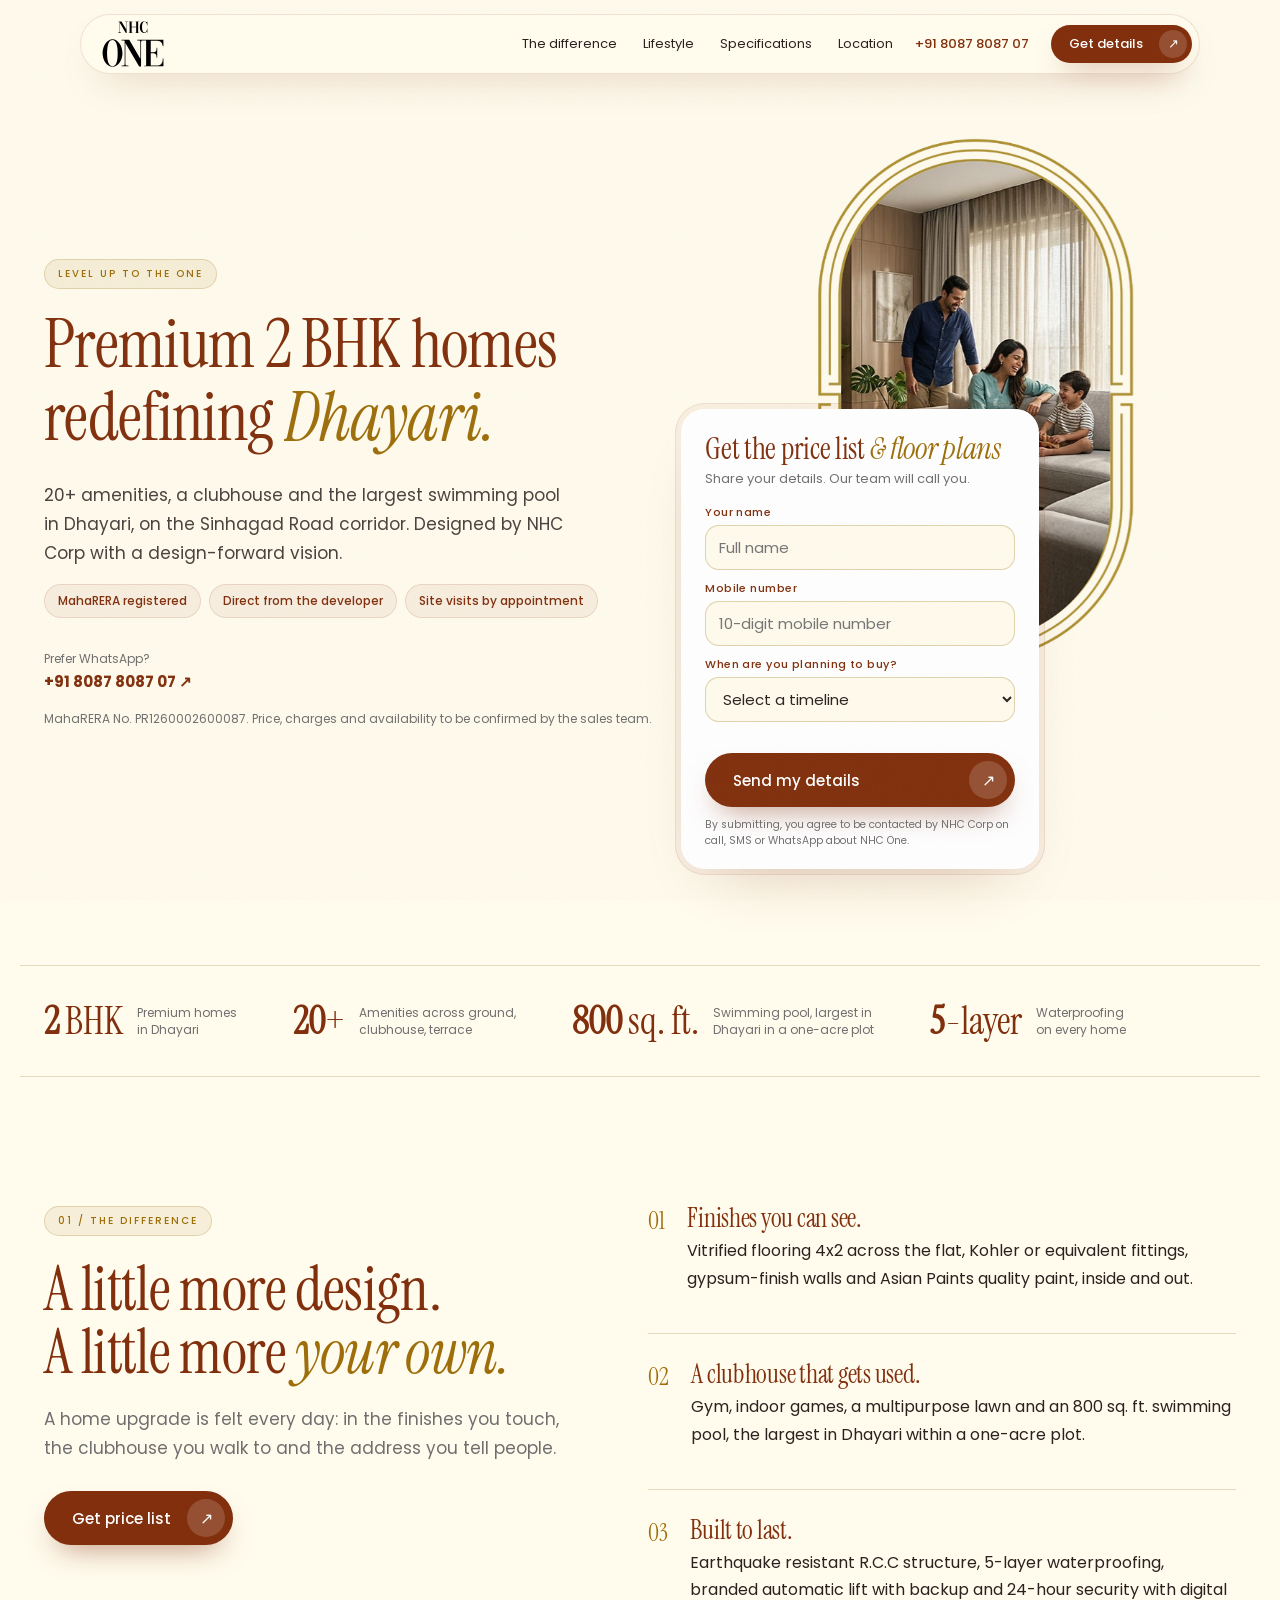
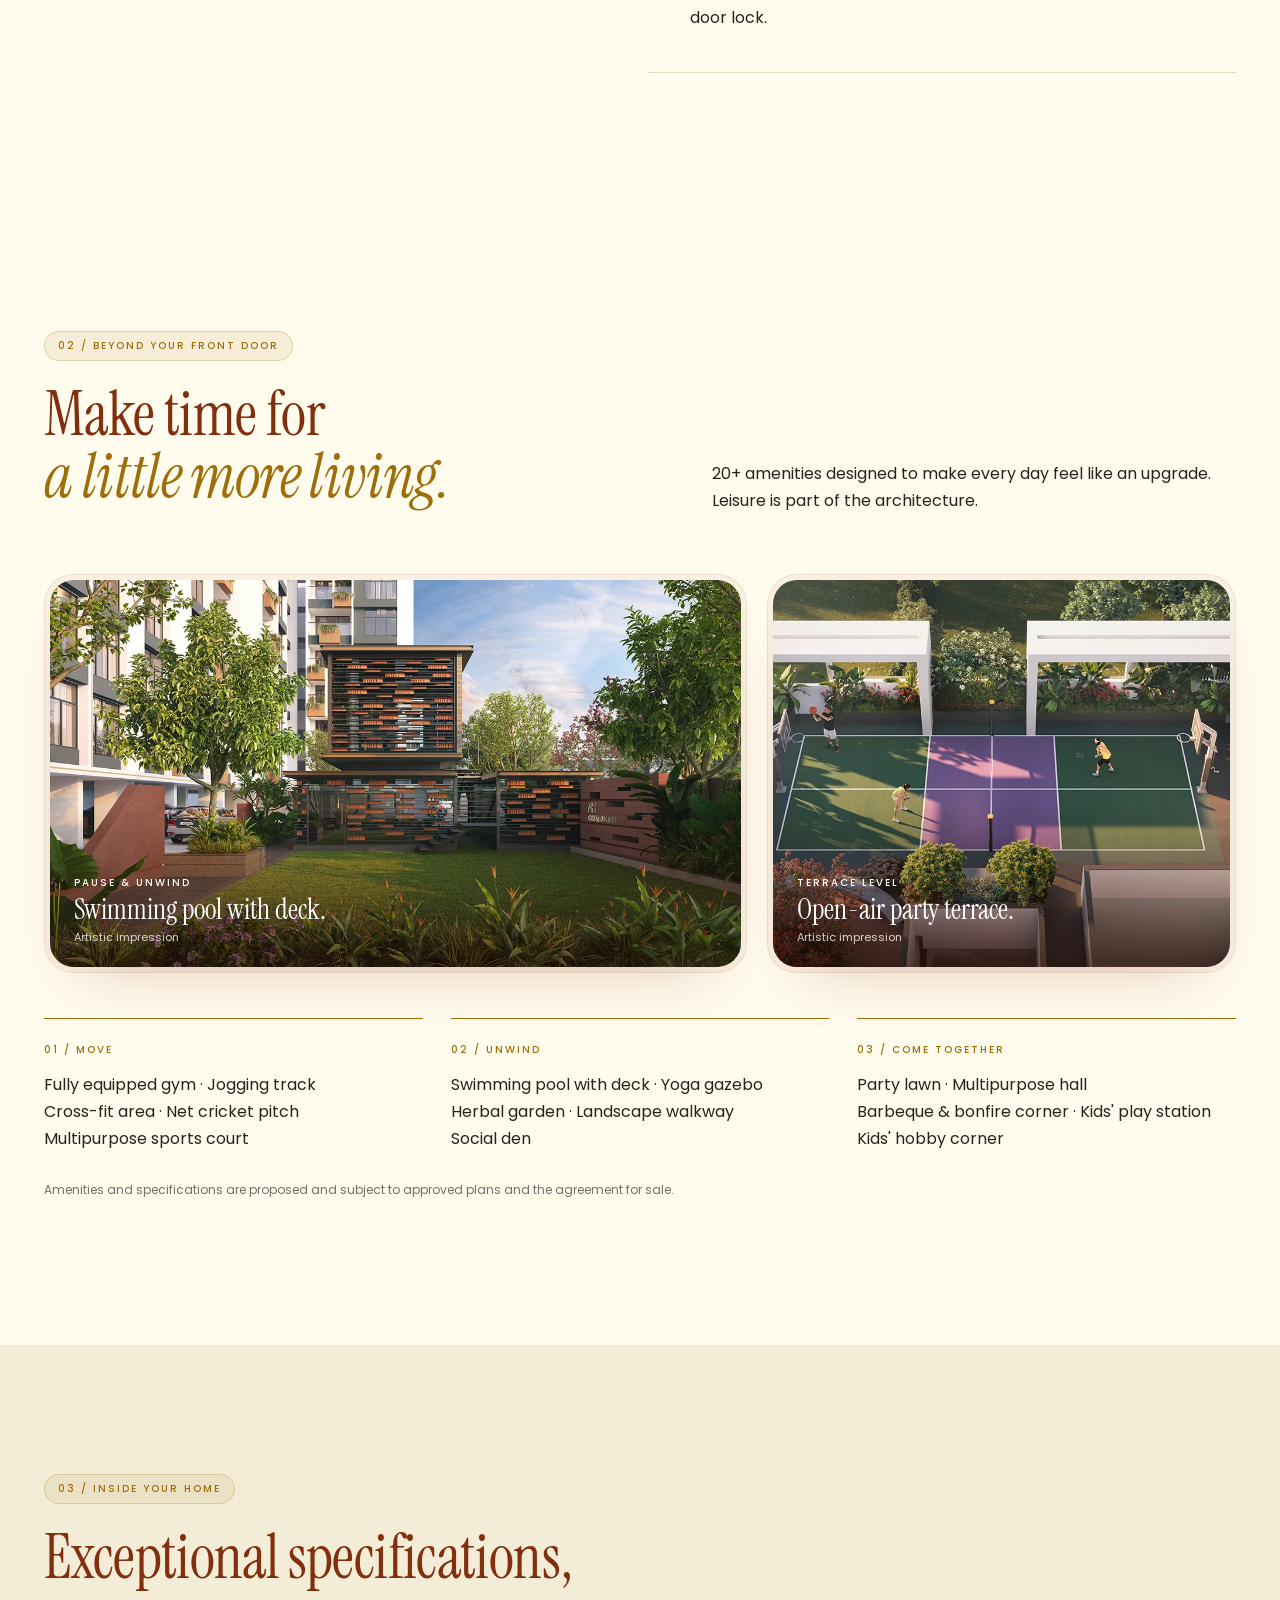
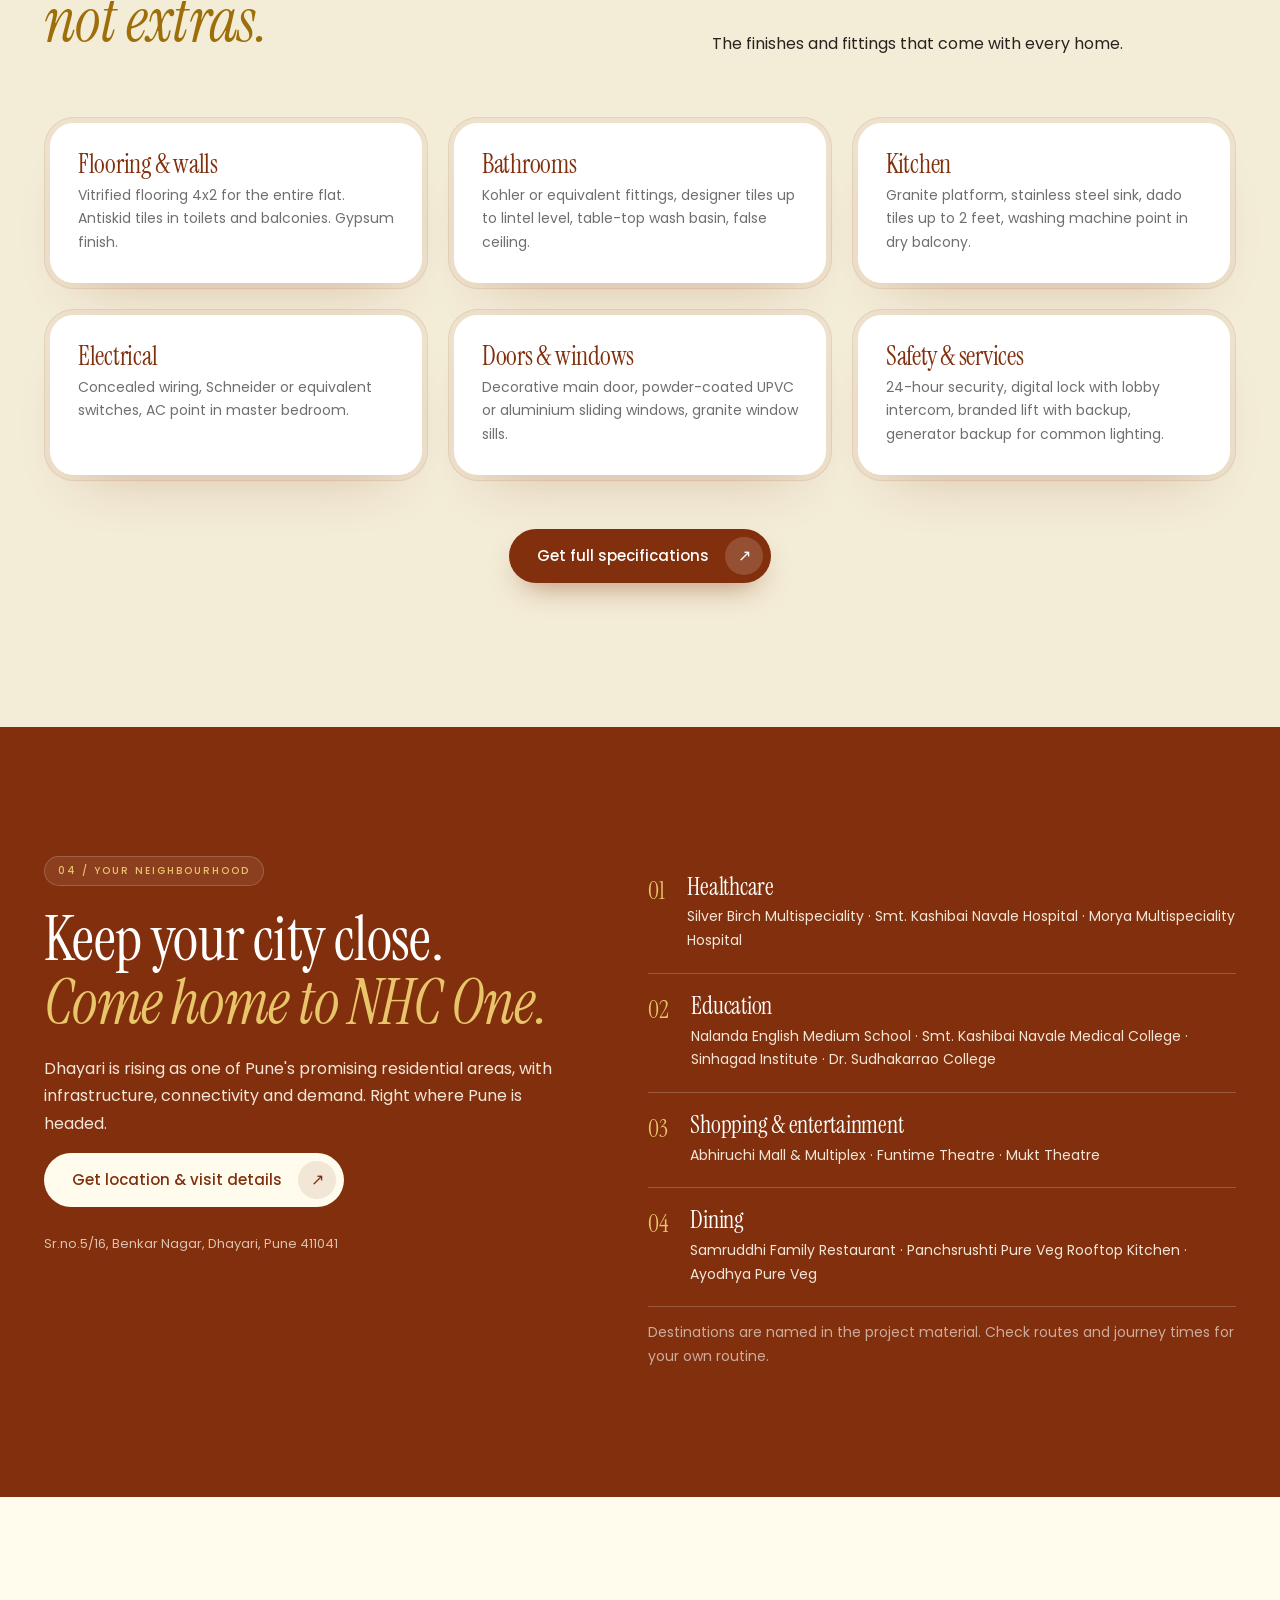
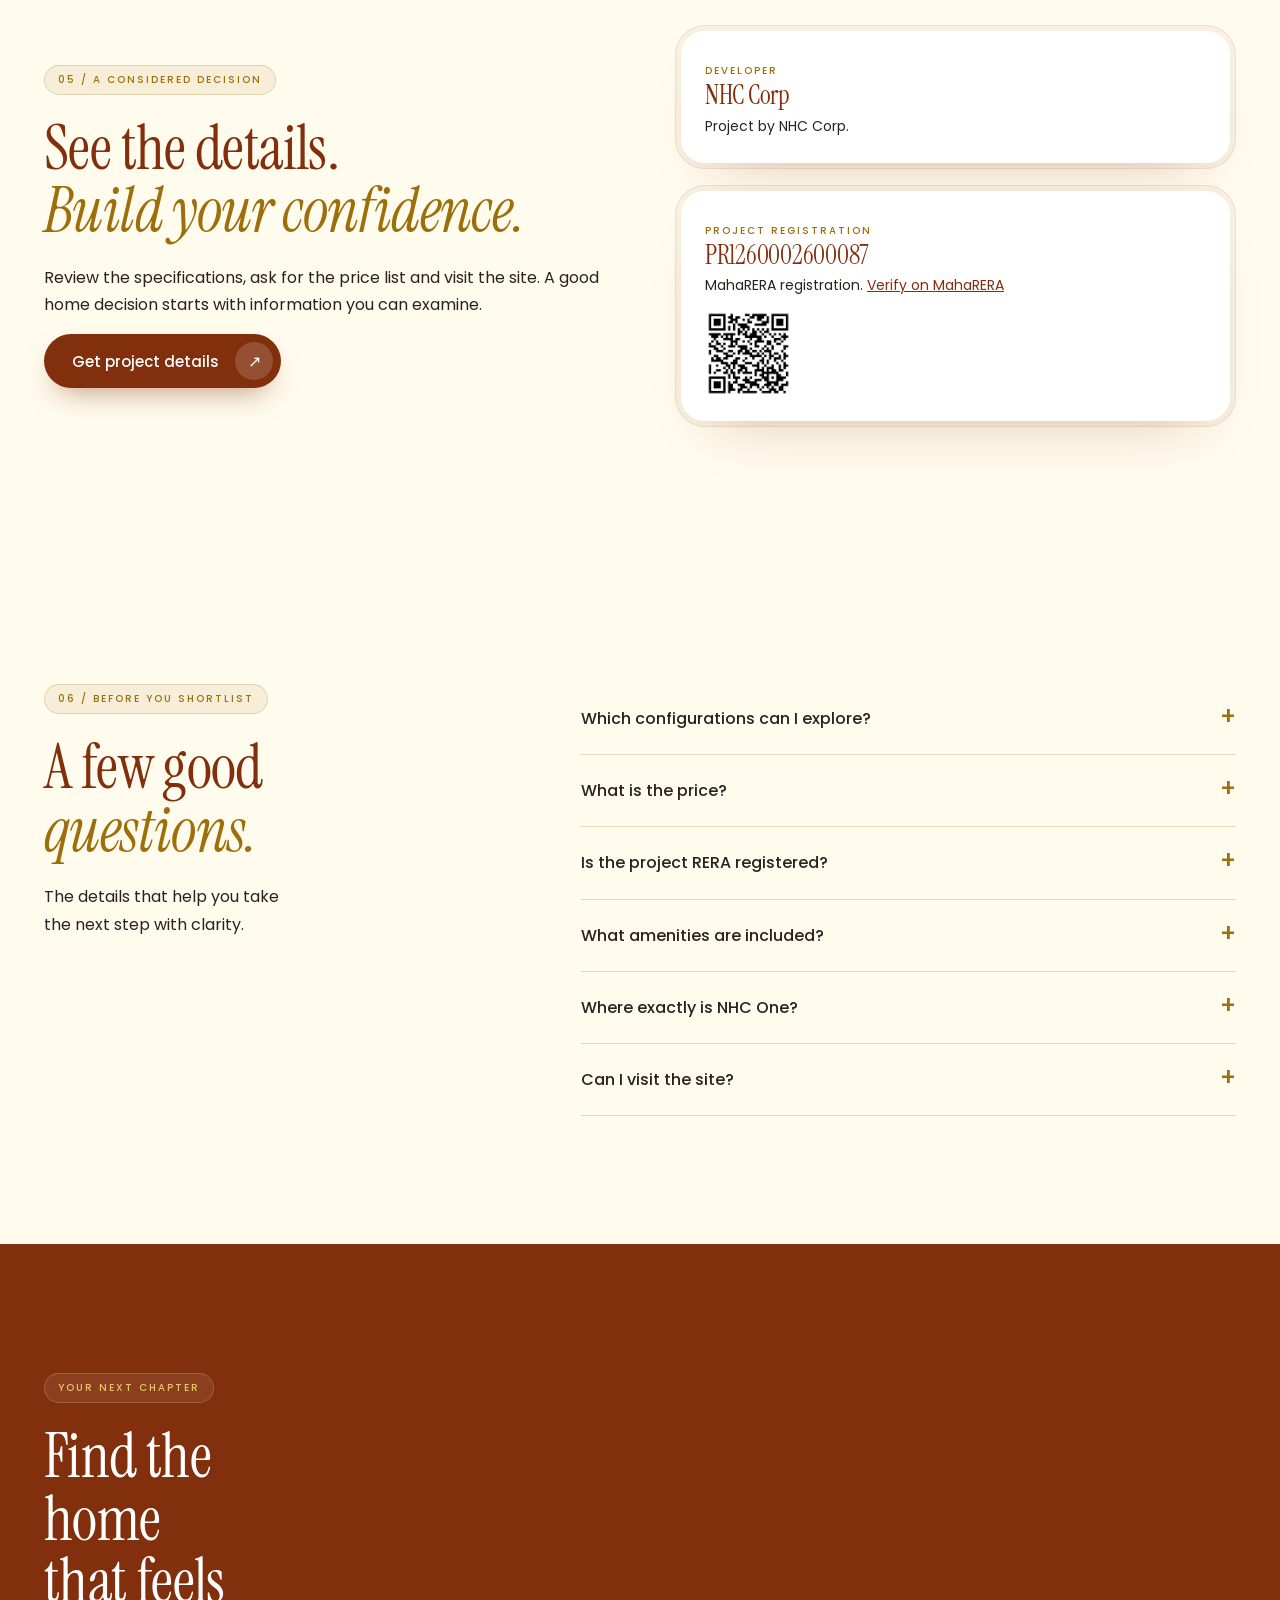
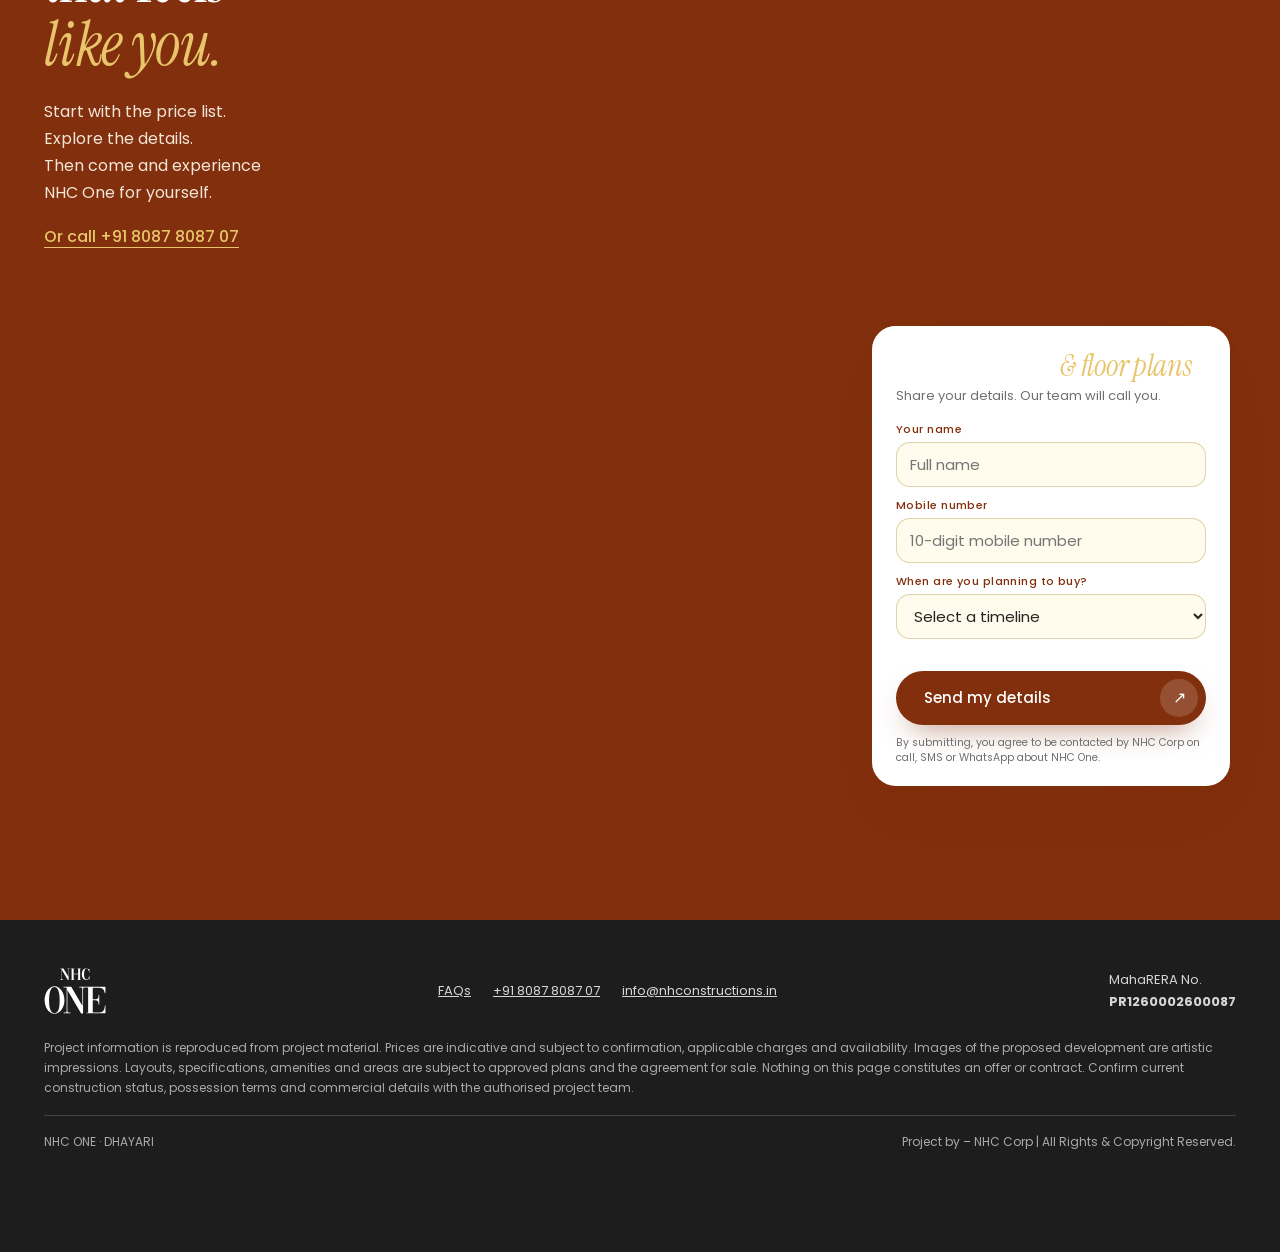
==== landing.html @ 3abbc50c "Add NHC One website and ads landing page Static replica of nhcone.in, premium restyle with animation" ====
<!DOCTYPE html>
<html lang="en">
<head>
<meta charset="utf-8">
<meta name="viewport" content="width=device-width,initial-scale=1">
<title>NHC One | Premium 2 BHK Homes in Dhayari, Pune</title>
<meta name="description" content="NHC One by NHC Corp: premium 2 BHK homes in Dhayari, Pune with 20+ amenities and the largest swimming pool in Dhayari. Get the price list, floor plans and book a site visit.">
<meta name="robots" content="noindex,follow">
<link rel="canonical" href="https://nhcone.in/landing.html">
<meta name="theme-color" content="#812F0C">
<meta property="og:title" content="NHC One – Premium 2 BHK Homes in Dhayari, Pune">
<meta property="og:description" content="20+ amenities. The largest swimming pool in Dhayari. Get price list and floor plans.">
<meta property="og:image" content="https://nhcone.in/wp-content/uploads/2026/04/The-ONE-Project-That-Takes-You-Beyond-the-Ordinary.webp">
<link rel="icon" href="images/Favicon-1.svg" type="image/svg+xml">
<link rel="preload" as="image" href="images/The-ONE-Project-That-Takes-You-Beyond-the-Ordinary.webp" fetchpriority="high">
<link rel="preconnect" href="https://fonts.googleapis.com">
<link rel="preconnect" href="https://fonts.gstatic.com" crossorigin>
<link rel="stylesheet" href="https://fonts.googleapis.com/css2?family=Instrument+Serif:ital@0;1&family=Poppins:wght@400;500;600&display=swap">
<link rel="stylesheet" href="landing.css">
<script>document.documentElement.classList.add('js');window.dataLayer=window.dataLayer||[];</script>
<script async src="https://www.googletagmanager.com/gtm.js?id=GTM-5W3CJD2M"></script>
<script>dataLayer.push({'gtm.start':Date.now(),event:'gtm.js'});</script>
</head>
<body>
<noscript><iframe src="https://www.googletagmanager.com/ns.html?id=GTM-5W3CJD2M" height="0" width="0" style="display:none"></iframe></noscript>
<a class="skip" href="#main">Skip to content</a>

<header class="hdr">
  <a class="brand" href="#"><img src="images/NHC-ONE-logo-01.svg" width="96" height="70" alt="NHC One"></a>
  <nav aria-label="Main"><a href="#story">The difference</a><a href="#lifestyle">Lifestyle</a><a href="#specs">Specifications</a><a href="#location">Location</a></nav>
  <a class="hdr-tel" href="tel:+918087808707" data-track="call" data-source="header">+91 8087 8087 07</a>
  <button class="button small" data-enquire="Price list and floor plans" data-source="header">Get details</button>
</header>

<main id="main">
<section class="hero">
  <div class="hero-copy">
    <p class="eyebrow"><span class="pill">LEVEL UP TO THE ONE</span></p>
    <h1>Premium 2 BHK homes <br>redefining <em>Dhayari.</em></h1>
    <script>(function(){if(matchMedia("(prefers-reduced-motion:reduce)").matches)return;var h=document.currentScript.previousElementSibling,k=0,o="";h.childNodes.forEach(function(n){if(n.nodeType==3)n.textContent.trim().split(/\s+/).forEach(function(w){o+='<span class="w"><i style="--k:'+(k++)+'">'+w+"</i></span> "});else if(n.nodeName=="BR")o+="<br>";else o+='<span class="w"><i style="--k:'+(k++)+'">'+n.outerHTML+"</i></span>"});h.innerHTML=o})()</script>
    <p class="lead">20+ amenities, a clubhouse and the largest swimming pool in Dhayari, on the Sinhagad Road corridor. Designed by NHC Corp with a design-forward vision.</p>
    <ul class="chips">
      <li>MahaRERA registered</li>
      <li>Direct from the developer</li>
      <li>Site visits by appointment</li>
    </ul>
    <a class="wa-link" href="https://wa.me/918087808707?text=Hi%2C%20I%27m%20interested%20in%20NHC%20One%20Dhayari" data-track="whatsapp" data-source="hero"><span>Prefer WhatsApp?</span><strong>+91 8087 8087 07 ↗</strong></a>
    <p class="micro">MahaRERA No. PR1260002600087. Price, charges and availability to be confirmed by the sales team.</p>
  </div>

  <figure class="hero-visual">
    <img src="images/The-ONE-Project-That-Takes-You-Beyond-the-Ordinary.webp" width="380" height="620" alt="Family relaxing in a premium 2 BHK living room at NHC One, Dhayari Pune" fetchpriority="high">
    <figcaption>Artistic impression</figcaption>
  </figure>

  <div class="bz form-card" id="get-details"><div class="core">
    <form class="lead-form" data-form-id="hero" novalidate>
      <p hidden><label>Leave this empty<input name="website" tabindex="-1" autocomplete="off"></label></p>
      <input type="hidden" name="request" value="Price list and floor plans"><input type="hidden" name="cta_source" value="hero-form">
      <input type="hidden" name="utm_source"><input type="hidden" name="utm_medium"><input type="hidden" name="utm_campaign"><input type="hidden" name="utm_content"><input type="hidden" name="utm_term"><input type="hidden" name="gclid"><input type="hidden" name="gbraid"><input type="hidden" name="wbraid"><input type="hidden" name="fbclid">
      <h2>Get the price list <em>&amp; floor plans</em></h2>
      <p class="fm-sub">Share your details. Our team will call you.</p>
      <label>Your name<input name="name" autocomplete="name" required maxlength="100" placeholder="Full name"></label>
      <label>Mobile number<input name="phone" type="tel" autocomplete="tel-national" inputmode="numeric" required maxlength="10" placeholder="10-digit mobile number"></label>
      <label>When are you planning to buy?<select name="timeline" required><option value="">Select a timeline</option><option>Within 3 months</option><option>3–6 months</option><option>6–12 months</option><option>Exploring options</option></select></label>
      <p class="status" role="status" aria-live="polite"></p>
      <button class="button wide" type="submit">Send my details</button>
      <p class="consent">By submitting, you agree to be contacted by NHC Corp on call, SMS or WhatsApp about NHC One.</p>
    </form>
  </div></div>
</section>

<div class="facts rv" aria-label="Project highlights">
  <div><strong><b data-to="2">2</b> BHK</strong><span>Premium homes<br>in Dhayari</span></div>
  <div><strong><b data-to="20">20</b>+</strong><span>Amenities across ground,<br>clubhouse, terrace</span></div>
  <div><strong><b data-to="800">800</b> sq. ft.</strong><span>Swimming pool, largest in<br>Dhayari in a one-acre plot</span></div>
  <div><strong><b data-to="5">5</b>-layer</strong><span>Waterproofing<br>on every home</span></div>
</div>

<section class="section story" id="story">
  <div class="rv">
    <p class="eyebrow"><span class="pill">01 / THE DIFFERENCE</span></p>
    <h2>A little more design.<br>A little more <em>your own.</em></h2>
    <p class="lede">A home upgrade is felt every day: in the finishes you touch, the clubhouse you walk to and the address you tell people.</p>
    <button class="button" data-enquire="Price list and floor plans" data-source="story">Get price list</button>
  </div>
  <div class="points">
    <article class="rv"><span>01</span><div><h3>Finishes you can see.</h3><p>Vitrified flooring 4x2 across the flat, Kohler or equivalent fittings, gypsum-finish walls and Asian Paints quality paint, inside and out.</p></div></article>
    <article class="rv"><span>02</span><div><h3>A clubhouse that gets used.</h3><p>Gym, indoor games, a multipurpose lawn and an 800 sq. ft. swimming pool, the largest in Dhayari within a one-acre plot.</p></div></article>
    <article class="rv"><span>03</span><div><h3>Built to last.</h3><p>Earthquake resistant R.C.C structure, 5-layer waterproofing, branded automatic lift with backup and 24-hour security with digital door lock.</p></div></article>
  </div>
</section>

<section class="section lifestyle" id="lifestyle">
  <div class="top rv"><div><p class="eyebrow"><span class="pill">02 / BEYOND YOUR FRONT DOOR</span></p><h2>Make time for<br><em>a little more living.</em></h2></div><p>20+ amenities designed to make every day feel like an upgrade. Leisure is part of the architecture.</p></div>
  <div class="gallery">
    <figure class="bz wide rv"><div class="core"><img src="images/clubhouse_1.webp" loading="lazy" width="949" height="670" alt="NHC One clubhouse and swimming pool, artistic impression"><figcaption><span>PAUSE &amp; UNWIND</span><strong>Swimming pool with deck.</strong><small>Artistic impression</small></figcaption></div></figure>
    <figure class="bz rv"><div class="core"><img src="images/terrece-garden_1.webp" loading="lazy" width="949" height="670" alt="NHC One terrace garden, artistic impression"><figcaption><span>TERRACE LEVEL</span><strong>Open-air party terrace.</strong><small>Artistic impression</small></figcaption></div></figure>
  </div>
  <div class="amen">
    <div class="rv"><span>01 / MOVE</span><p>Fully equipped gym · Jogging track<br>Cross-fit area · Net cricket pitch<br>Multipurpose sports court</p></div>
    <div class="rv"><span>02 / UNWIND</span><p>Swimming pool with deck · Yoga gazebo<br>Herbal garden · Landscape walkway<br>Social den</p></div>
    <div class="rv"><span>03 / COME TOGETHER</span><p>Party lawn · Multipurpose hall<br>Barbeque &amp; bonfire corner · Kids' play station<br>Kids' hobby corner</p></div>
  </div>
  <p class="micro">Amenities and specifications are proposed and subject to approved plans and the agreement for sale.</p>
</section>

<section class="section specs" id="specs">
  <div class="top rv"><div><p class="eyebrow"><span class="pill">03 / INSIDE YOUR HOME</span></p><h2>Exceptional specifications,<br><em>not extras.</em></h2></div><p>The finishes and fittings that come with every home.</p></div>
  <div class="spec-grid">
    <article class="bz rv"><div class="core"><h3>Flooring &amp; walls</h3><p>Vitrified flooring 4x2 for the entire flat. Antiskid tiles in toilets and balconies. Gypsum finish.</p></div></article>
    <article class="bz rv"><div class="core"><h3>Bathrooms</h3><p>Kohler or equivalent fittings, designer tiles up to lintel level, table-top wash basin, false ceiling.</p></div></article>
    <article class="bz rv"><div class="core"><h3>Kitchen</h3><p>Granite platform, stainless steel sink, dado tiles up to 2 feet, washing machine point in dry balcony.</p></div></article>
    <article class="bz rv"><div class="core"><h3>Electrical</h3><p>Concealed wiring, Schneider or equivalent switches, AC point in master bedroom.</p></div></article>
    <article class="bz rv"><div class="core"><h3>Doors &amp; windows</h3><p>Decorative main door, powder-coated UPVC or aluminium sliding windows, granite window sills.</p></div></article>
    <article class="bz rv"><div class="core"><h3>Safety &amp; services</h3><p>24-hour security, digital lock with lobby intercom, branded lift with backup, generator backup for common lighting.</p></div></article>
  </div>
  <p class="cta-row"><button class="button" data-enquire="Full specifications and price list" data-source="specs">Get full specifications</button></p>
</section>

<section class="location" id="location"><div class="loc-in">
  <div class="rv">
    <p class="eyebrow"><span class="pill">04 / YOUR NEIGHBOURHOOD</span></p>
    <h2>Keep your city close.<br><em>Come home to NHC One.</em></h2>
    <p>Dhayari is rising as one of Pune's promising residential areas, with infrastructure, connectivity and demand. Right where Pune is headed.</p>
    <button class="button light" data-enquire="Location and site visit" data-source="location">Get location &amp; visit details</button>
    <p class="addr">Sr.no.5/16, Benkar Nagar, Dhayari, Pune 411041</p>
  </div>
  <div class="loc-list">
    <div class="rv"><span>01</span><article><h3>Healthcare</h3><p>Silver Birch Multispeciality · Smt. Kashibai Navale Hospital · Morya Multispeciality Hospital</p></article></div>
    <div class="rv"><span>02</span><article><h3>Education</h3><p>Nalanda English Medium School · Smt. Kashibai Navale Medical College · Sinhagad Institute · Dr. Sudhakarrao College</p></article></div>
    <div class="rv"><span>03</span><article><h3>Shopping &amp; entertainment</h3><p>Abhiruchi Mall &amp; Multiplex · Funtime Theatre · Mukt Theatre</p></article></div>
    <div class="rv"><span>04</span><article><h3>Dining</h3><p>Samruddhi Family Restaurant · Panchsrushti Pure Veg Rooftop Kitchen · Ayodhya Pure Veg</p></article></div>
    <p class="micro">Destinations are named in the project material. Check routes and journey times for your own routine.</p>
  </div>
</div></section>

<section class="section confidence">
  <div class="rv">
    <p class="eyebrow"><span class="pill">05 / A CONSIDERED DECISION</span></p>
    <h2>See the details.<br><em>Build your confidence.</em></h2>
    <p>Review the specifications, ask for the price list and visit the site. A good home decision starts with information you can examine.</p>
    <button class="button" data-enquire="Project details" data-source="confidence">Get project details</button>
  </div>
  <div class="conf">
    <article class="bz rv"><div class="core"><span>DEVELOPER</span><h3>NHC Corp</h3><p>Project by NHC Corp.</p></div></article>
    <article class="bz rv"><div class="core"><span>PROJECT REGISTRATION</span><h3>PR1260002600087</h3><p>MahaRERA registration. <a href="https://maharera.maharashtra.gov.in/" target="_blank" rel="noopener">Verify on MahaRERA</a></p><img src="images/nhc-one-rera-qr.webp" loading="lazy" width="87" height="87" alt="MahaRERA QR code for NHC One"></div></article>
  </div>
</section>

<section class="section faq" id="faq">
  <div class="rv"><p class="eyebrow"><span class="pill">06 / BEFORE YOU SHORTLIST</span></p><h2>A few good<br><em>questions.</em></h2><p>The details that help you take<br>the next step with clarity.</p></div>
  <div class="faq-list rv">
    <details><summary>Which configurations can I explore?<span>+</span></summary><p>NHC One offers premium 2 BHK homes in Dhayari. Request the floor plans and current inventory for your preferred floor and facing.</p></details>
    <details><summary>What is the price?<span>+</span></summary><p>Share your details and the sales team will send the current price list, with the residence price, taxes, statutory charges, parking and any other applicable charges itemised.</p></details>
    <details><summary>Is the project RERA registered?<span>+</span></summary><p>Yes. MahaRERA No. PR1260002600087. You can verify it on the MahaRERA website.</p></details>
    <details><summary>What amenities are included?<span>+</span></summary><p>20+ amenities across ground level, clubhouse and terrace level, including an 800 sq. ft. swimming pool, gym, multipurpose hall, jogging track, kids' play station and a net cricket pitch.</p></details>
    <details><summary>Where exactly is NHC One?<span>+</span></summary><p>Sr.no.5/16, Benkar Nagar, Dhayari, Pune 411041, on the Sinhagad Road corridor.</p></details>
    <details><summary>Can I visit the site?<span>+</span></summary><p>Yes. Request a site visit and the team will confirm a time with you. Visit timing is subject to confirmation.</p></details>
  </div>
</section>

<section class="closing">
  <div class="closing-in">
    <div class="rv">
      <p class="eyebrow"><span class="pill dark">YOUR NEXT CHAPTER</span></p>
      <h2>Find the home<br>that feels <em>like you.</em></h2>
      <p>Start with the price list. Explore the details.<br>Then come and experience NHC One for yourself.</p>
      <a class="light-link" href="tel:+918087808707" data-track="call" data-source="closing">Or call +91 8087 8087 07</a>
    </div>
    <div class="bz form-card rv" data-form-slot="closing"><div class="core"></div></div>
  </div>
</section>
</main>

<footer class="footer">
  <div class="f-top">
    <a class="brand" href="#"><img src="images/NHC-ONE-logo-01.svg" width="96" height="70" alt="NHC One" loading="lazy"></a>
    <div><a href="#faq">FAQs</a> <a href="tel:+918087808707" data-track="call" data-source="footer">+91 8087 8087 07</a> <a href="mailto:info@nhconstructions.in">info@nhconstructions.in</a></div>
    <p>MahaRERA No.<br><b>PR1260002600087</b></p>
  </div>
  <p class="disc">Project information is reproduced from project material. Prices are indicative and subject to confirmation, applicable charges and availability. Images of the proposed development are artistic impressions. Layouts, specifications, amenities and areas are subject to approved plans and the agreement for sale. Nothing on this page constitutes an offer or contract. Confirm current construction status, possession terms and commercial details with the authorised project team.</p>
  <div class="f-bot"><span>NHC ONE · DHAYARI</span><span>Project by – NHC Corp | All Rights &amp; Copyright Reserved.</span></div>
</footer>

<div class="m-cta"><a href="tel:+918087808707" data-track="call" data-source="sticky">+91 8087 8087 07<small>Call now</small></a><a class="wa" href="https://wa.me/918087808707?text=Hi%2C%20I%27m%20interested%20in%20NHC%20One%20Dhayari" data-track="whatsapp" data-source="sticky">WhatsApp</a><button class="button small" data-enquire="Price list and floor plans" data-source="mobile-sticky">Get details</button></div>

<dialog id="enq">
  <button class="x" data-close aria-label="Close enquiry form">×</button>
  <div data-form-slot="modal"></div>
</dialog>

<script src="config.js"></script>
<script src="landing.js" defer></script>
</body>
</html>
---- landing.css ----
:root{--maroon:#812F0C;--gold:#9D6E0A;--cream:#FFFBED;--sand:#F3ECD7;--ink:#2b2220;--muted:#706F6F;--line:#e3d9bd;--serif:"Instrument Serif",Georgia,serif;--sans:Poppins,sans-serif;--ease:cubic-bezier(.32,.72,0,1)}
*{box-sizing:border-box;margin:0}
html{scroll-behavior:smooth;scroll-padding-top:100px}
body{font:400 16px/1.7 var(--sans);color:var(--ink);background:var(--cream);overflow-x:hidden}
/* paper grain: fixed, non-interactive, never on scrolling content */
body::before{content:"";position:fixed;inset:0;z-index:30;pointer-events:none;opacity:.05;background-image:url("data:image/svg+xml,%3Csvg xmlns='http://www.w3.org/2000/svg' width='160' height='160'%3E%3Cfilter id='n'%3E%3CfeTurbulence type='fractalNoise' baseFrequency='.8' numOctaves='2' stitchTiles='stitch'/%3E%3C/filter%3E%3Crect width='100%25' height='100%25' filter='url(%23n)'/%3E%3C/svg%3E")}
img{max-width:100%;height:auto;display:block}
a{color:inherit}
.skip{position:absolute;left:-999px}.skip:focus{left:8px;top:8px;background:#fff;padding:8px;z-index:60}
h1,h2,h3{font-family:var(--serif);font-weight:400;line-height:1.02;color:var(--maroon);letter-spacing:-.01em}
h1{font-size:clamp(44px,5.2vw,76px)}h2{font-size:clamp(36px,4.8vw,62px);margin-bottom:22px}h3{font-size:26px;margin-bottom:6px}
em{color:var(--gold);font-style:italic}
p{margin-bottom:16px}
.pill{display:inline-block;font:500 10px var(--sans);letter-spacing:.2em;color:var(--gold);padding:7px 14px;border-radius:999px;background:rgba(157,110,10,.09);box-shadow:inset 0 0 0 1px rgba(157,110,10,.22)}
.pill.dark,.location .pill{color:#e8c46a;background:rgba(255,255,255,.08);box-shadow:inset 0 0 0 1px rgba(255,255,255,.18)}
.eyebrow{margin-bottom:22px}
.micro{font-size:12px;color:var(--muted)}

/* buttons: pill with nested icon circle */
.button{display:inline-flex;align-items:center;justify-content:center;gap:16px;background:var(--maroon);color:#fff;font:500 15px var(--sans);padding:8px 8px 8px 28px;border:0;border-radius:999px;cursor:pointer;text-decoration:none;transition:transform .6s var(--ease),background .6s var(--ease),box-shadow .6s var(--ease);box-shadow:0 14px 30px -14px rgba(129,47,12,.6)}
.button::after{content:"↗";width:38px;height:38px;border-radius:50%;background:rgba(255,255,255,.16);display:grid;place-items:center;font-size:16px;transition:transform .6s var(--ease)}
.button:hover{background:#6c2509}.button:hover::after{transform:translate(2px,-2px) scale(1.08)}
.button:active{transform:scale(.98)}
.button.small{padding:5px 5px 5px 18px;font-size:13px}.button.small::after{width:28px;height:28px;font-size:13px}
.button.light{background:var(--cream);color:var(--maroon);box-shadow:none}.button.light::after{background:rgba(129,47,12,.1)}.button.light:hover{background:#fff}
.button.wide{width:100%;justify-content:space-between}
.light-link{color:#e8c46a;font-weight:500;text-underline-offset:5px}

/* double-bezel: outer tray + inner core */
.bz{background:rgba(129,47,12,.05);box-shadow:inset 0 0 0 1px rgba(129,47,12,.09);padding:6px;border-radius:30px}
.bz>.core{background:#fff;border-radius:24px;padding:28px;box-shadow:inset 0 1px 1px rgba(255,255,255,.9),0 30px 60px -34px rgba(129,47,12,.28);overflow:hidden;position:relative;height:100%}

/* floating glass pill nav (fixed element, so blur is safe) */
.hdr{position:fixed;top:14px;left:50%;transform:translateX(-50%);z-index:40;width:min(1120px,calc(100% - 24px));display:flex;align-items:center;gap:22px;padding:7px 8px 7px 22px;border-radius:999px;background:rgba(255,251,237,.78);backdrop-filter:blur(18px);-webkit-backdrop-filter:blur(18px);box-shadow:inset 0 0 0 1px rgba(129,47,12,.12),0 18px 40px -22px rgba(129,47,12,.35)}
.brand img{width:62px;height:auto;filter:invert(1) sepia(1) saturate(4) hue-rotate(-20deg) brightness(.45)}
.hdr nav{display:flex;gap:26px;margin-left:auto;font-size:13px}.hdr nav a{text-decoration:none;transition:color .5s var(--ease)}.hdr nav a:hover{color:var(--gold)}
.hdr-tel{font-weight:500;font-size:13px;text-decoration:none;color:var(--maroon)}

/* hero: editorial split, form card overlapping the image */
.hero{display:grid;grid-template-columns:1.08fr .92fr;grid-template-areas:"copy visual" "copy form";column-gap:60px;max-width:1240px;margin:auto;padding:128px 24px 90px;align-items:start}
.hero-copy{grid-area:copy;align-self:center}
.lead{max-width:520px;font-size:17px;color:#4a403d;margin-top:24px}
.chips{list-style:none;display:flex;flex-wrap:wrap;gap:8px;padding:0;margin:4px 0 26px}
.chips li{font-size:12px;font-weight:500;color:var(--maroon);padding:7px 14px;border-radius:999px;background:rgba(129,47,12,.06);box-shadow:inset 0 0 0 1px rgba(129,47,12,.12)}
.wa-link{display:inline-flex;flex-direction:column;text-decoration:none;font-size:12px;color:var(--muted);margin-bottom:14px}.wa-link strong{color:var(--maroon);font-size:15px}
.hero-visual{grid-area:visual;justify-self:center;max-width:380px}
.hero-visual img{max-height:540px;width:auto;margin:auto}
.hero-visual figcaption{font-size:11px;color:var(--muted);margin-top:6px;text-align:center}
.form-card{grid-area:form;position:relative;z-index:5;width:min(370px,100%);margin:-290px 0 0 -40px;justify-self:start}
.form-card .core{padding:24px 24px 20px}
.lead-form h2{font-size:30px;line-height:1.05;margin-bottom:4px}
.fm-sub{font-size:13px;color:var(--muted);margin-bottom:14px}
.lead-form label{display:block;font:500 11px var(--sans);letter-spacing:.04em;color:var(--maroon);margin-bottom:10px}
.lead-form input:not([type=hidden]),.lead-form select{display:block;width:100%;margin-top:4px;padding:11px 14px;font:15px var(--sans);color:var(--ink);background:var(--cream);border:0;border-radius:14px;box-shadow:inset 0 0 0 1px #e0d3ac;transition:box-shadow .5s var(--ease),background .5s var(--ease)}
.lead-form input:focus,.lead-form select:focus{outline:0;background:#fff;box-shadow:inset 0 0 0 2px var(--gold)}
.status{font-size:12px;color:var(--maroon);min-height:1.1em;margin:2px 0 8px}
.consent{font-size:10.5px;color:var(--muted);line-height:1.5;margin:10px 0 0}

.facts{max-width:1240px;margin:0 auto;padding:30px 24px;display:flex;flex-wrap:wrap;gap:26px 56px;align-items:center;border-block:1px solid var(--line)}
.facts div{display:flex;align-items:center;gap:14px}.facts strong{font:400 38px var(--serif);color:var(--maroon);white-space:nowrap}.facts span{font-size:12px;line-height:1.45;color:var(--muted)}
.section{max-width:1240px;margin:auto;padding:clamp(80px,10vw,140px) 24px}
.story{display:grid;grid-template-columns:1fr 1.1fr;gap:70px;align-items:start}
.lede{font-size:17px;color:var(--muted);margin-bottom:28px}
.points article{display:flex;gap:22px;padding:26px 0;border-bottom:1px solid var(--line)}.points article:first-child{padding-top:0}
.points article>span,.loc-list span{font:400 24px var(--serif);color:var(--gold)}
.top{display:grid;grid-template-columns:1.2fr 1fr;gap:40px;align-items:end;margin-bottom:44px}
.gallery{display:grid;grid-template-columns:1.5fr 1fr;gap:20px}
.gallery .core{padding:0;height:100%}.gallery img{width:100%;height:100%;object-fit:cover;min-height:340px;transition:transform 1.2s var(--ease)}.gallery figure:hover img{transform:scale(1.04)}
.gallery figcaption{position:absolute;left:0;right:0;bottom:0;padding:70px 24px 20px;color:#fff;background:linear-gradient(transparent,rgba(30,10,4,.7))}
.gallery span{font:500 10px var(--sans);letter-spacing:.2em;display:block}.gallery strong{font:400 28px var(--serif)}.gallery small{display:block;font-size:11px;opacity:.8}
.amen{display:grid;grid-template-columns:repeat(3,1fr);gap:28px;margin:44px 0 12px}
.amen div{border-top:1px solid var(--gold);padding-top:16px}.amen span{font:500 10px var(--sans);letter-spacing:.2em;color:var(--gold)}.amen p{margin-top:10px}
.specs{background:var(--sand);max-width:none}.specs>*{max-width:1192px;margin-inline:auto}
.spec-grid{display:grid;grid-template-columns:repeat(3,1fr);gap:20px}
.spec-grid .core{padding:28px}.spec-grid p{font-size:14px;margin:0;color:var(--muted)}
.cta-row{text-align:center;margin-top:48px}
.location{background:var(--maroon);color:#f3e6d8;padding:clamp(80px,10vw,140px) 24px}.location h2{color:#fff}.location em{color:#e8c46a}
.loc-in{max-width:1192px;margin:auto;display:grid;grid-template-columns:1fr 1.1fr;gap:70px}
.addr{margin-top:26px;font-size:13px;opacity:.8}
.loc-list>div{display:flex;gap:22px;padding:20px 0;border-bottom:1px solid rgba(255,255,255,.2)}.loc-list span{color:#e8c46a}.loc-list h3{color:#fff;font-size:24px}.loc-list p{font-size:14px;margin:0}.loc-list .micro{color:rgba(255,255,255,.6);margin-top:14px}
.confidence{display:grid;grid-template-columns:1fr 1fr;gap:70px;align-items:center}
.conf{display:grid;gap:16px}.conf .core{padding:24px}.conf span{font:500 10px var(--sans);letter-spacing:.2em;color:var(--gold)}.conf p{margin:0;font-size:14px}.conf a{color:var(--maroon)}.conf img{margin-top:12px}
.faq{display:grid;grid-template-columns:1fr 1.4fr;gap:70px}
details{border-bottom:1px solid var(--line)}summary{list-style:none;cursor:pointer;display:flex;justify-content:space-between;gap:16px;padding:22px 0;font-weight:500}summary::-webkit-details-marker{display:none}summary span{color:var(--gold);font-size:24px;line-height:1;transition:transform .6s var(--ease)}details[open] summary span{transform:rotate(45deg)}details p{color:var(--muted);padding-bottom:22px;margin:0}
.closing{background:var(--maroon);color:#f3e6d8;padding:clamp(80px,10vw,140px) 24px}.closing h2{color:#fff}.closing em{color:#e8c46a}
.closing-in{max-width:1192px;margin:auto;display:grid;grid-template-columns:1.1fr .9fr;gap:70px;align-items:center}
.closing .form-card{margin:0;justify-self:end}
.footer{background:#1d1d1d;color:#d6d5d5;padding:48px 24px 100px;font-size:13px}.footer>*{max-width:1192px;margin-inline:auto}
.f-top{display:flex;justify-content:space-between;align-items:center;gap:24px;flex-wrap:wrap;margin-bottom:24px}.f-top div{display:flex;gap:22px;flex-wrap:wrap}.f-top p{margin:0}.footer .brand img{filter:none}
.disc{font-size:12px;color:#aaa}.f-bot{display:flex;justify-content:space-between;gap:12px;flex-wrap:wrap;border-top:1px solid #444;padding-top:16px;font-size:12px;color:#aaa}
.m-cta{display:none}
dialog{border:0;padding:6px;max-width:400px;width:92%;background:rgba(129,47,12,.08);margin:auto;position:relative;border-radius:30px;overflow:visible}
dialog::backdrop{background:rgba(30,10,4,.65)}
dialog>div{background:#fff;border-radius:24px;padding:26px 24px 20px}
.x{position:absolute;right:16px;top:12px;background:none;border:0;font-size:28px;cursor:pointer;color:var(--maroon);z-index:2}

/* scroll reveal: transform + opacity only, staggered by sibling index */
.js .rv{opacity:0;transform:translateY(44px);transition:opacity 1s var(--ease),transform 1s var(--ease);transition-delay:calc(var(--i,0)*90ms)}
.js .rv.in{opacity:1;transform:none}
@media(prefers-reduced-motion:reduce){.js .rv{opacity:1;transform:none;transition:none}html{scroll-behavior:auto}.button,.button::after{transition:none}}

@media(max-width:900px){
 .hdr{padding:6px 6px 6px 16px;gap:10px}.hdr nav{display:none}.hdr-tel{margin-left:auto;font-size:12px}
 .hero{grid-template-columns:1fr;grid-template-areas:"copy" "form" "visual";padding-top:96px;row-gap:30px}
 .form-card,.closing .form-card{margin:0;width:100%;justify-self:stretch}
 .story,.top,.gallery,.amen,.spec-grid,.loc-in,.confidence,.faq,.closing-in{grid-template-columns:1fr;gap:34px}
 .section{padding-inline:20px}.facts{gap:20px 28px}.hero-visual img{max-height:420px}
 .m-cta{display:flex;position:fixed;left:10px;right:10px;bottom:10px;z-index:45;background:rgba(255,251,237,.92);backdrop-filter:blur(14px);-webkit-backdrop-filter:blur(14px);border-radius:999px;box-shadow:inset 0 0 0 1px rgba(129,47,12,.14),0 14px 30px -12px rgba(129,47,12,.4);padding:6px 6px 6px 18px;gap:10px;align-items:center;justify-content:space-between}
 .m-cta a,.m-cta .button{white-space:nowrap}.m-cta .button.small{padding-left:14px}
 .m-cta a{text-decoration:none;font-weight:500;font-size:13px;color:var(--maroon);line-height:1.2}.m-cta small{display:block;font-size:10px;color:var(--muted)}
 .m-cta .wa{background:#25d366;color:#fff;padding:9px 14px;border-radius:999px}
}

/* ===== motion layer (transform + opacity only) ===== */
@keyframes up{from{opacity:0;transform:translateY(30px)}to{opacity:1;transform:none}}
@keyframes wd{to{transform:none}}
@keyframes zoomin{from{transform:scale(1.07)}to{transform:none}}
@keyframes drift{0%,100%{transform:translateY(0)}50%{transform:translateY(-9px)}}
.w{display:inline-block;overflow:hidden;vertical-align:top;padding-bottom:.08em}
.w>i{display:inline-block;font-style:inherit;transform:translateY(108%);animation:wd 1.1s var(--ease) forwards;animation-delay:calc(var(--k)*90ms + 120ms)}
.w>i em{display:inline-block}
.js .hero-copy>:not(h1){opacity:0;animation:up 1.1s var(--ease) forwards}
.js .hero-copy>.eyebrow{animation-delay:.05s}
.js .hero-copy>.lead{animation-delay:.55s}.js .hero-copy>.chips{animation-delay:.7s}.js .hero-copy>.wa-link{animation-delay:.85s}.js .hero-copy>.micro{animation-delay:.95s}
.js .hero-visual img{animation:zoomin 1.8s var(--ease) both}
.js .hero-visual figcaption{opacity:0;animation:up 1s var(--ease) 1s forwards}
.js .hero .form-card{opacity:0;animation:up 1.2s var(--ease) .5s forwards}
.hero-visual img{will-change:transform}
.js .hero-visual{animation:drift 9s cubic-bezier(.45,0,.55,1) 2.2s infinite}
.js .amen div,.js .points article{border-color:transparent;position:relative}
.js .amen div::before,.js .points article::after{content:"";position:absolute;left:0;right:0;height:1px;background:var(--gold);transform:scaleX(0);transform-origin:left;transition:transform 1.5s var(--ease) .25s}
.js .amen div::before{top:0}.js .points article::after{bottom:0;background:var(--line)}
.js .amen div.in::before,.js .points article.in::after{transform:scaleX(1)}
.js .gallery .core img{transform:scale(1.14);transition:transform 2.6s var(--ease)}
.js .gallery figure.in .core img{transform:scale(1)}
.js .gallery figure.in:hover .core img{transform:scale(1.04);transition-duration:1.2s}
.spec-grid .bz{transition:transform .8s var(--ease),opacity 1s var(--ease)}
.js .spec-grid .bz.in:hover{transform:translateY(-6px)}
@media(prefers-reduced-motion:reduce){.w>i{transform:none;animation:none}.js .hero-copy>*,.js .hero .form-card,.js .hero-visual,.js .hero-visual img,.js .hero-visual figcaption{opacity:1;animation:none}.js .gallery .core img{transform:none}.js .amen div::before,.js .points article::after{transform:none}}
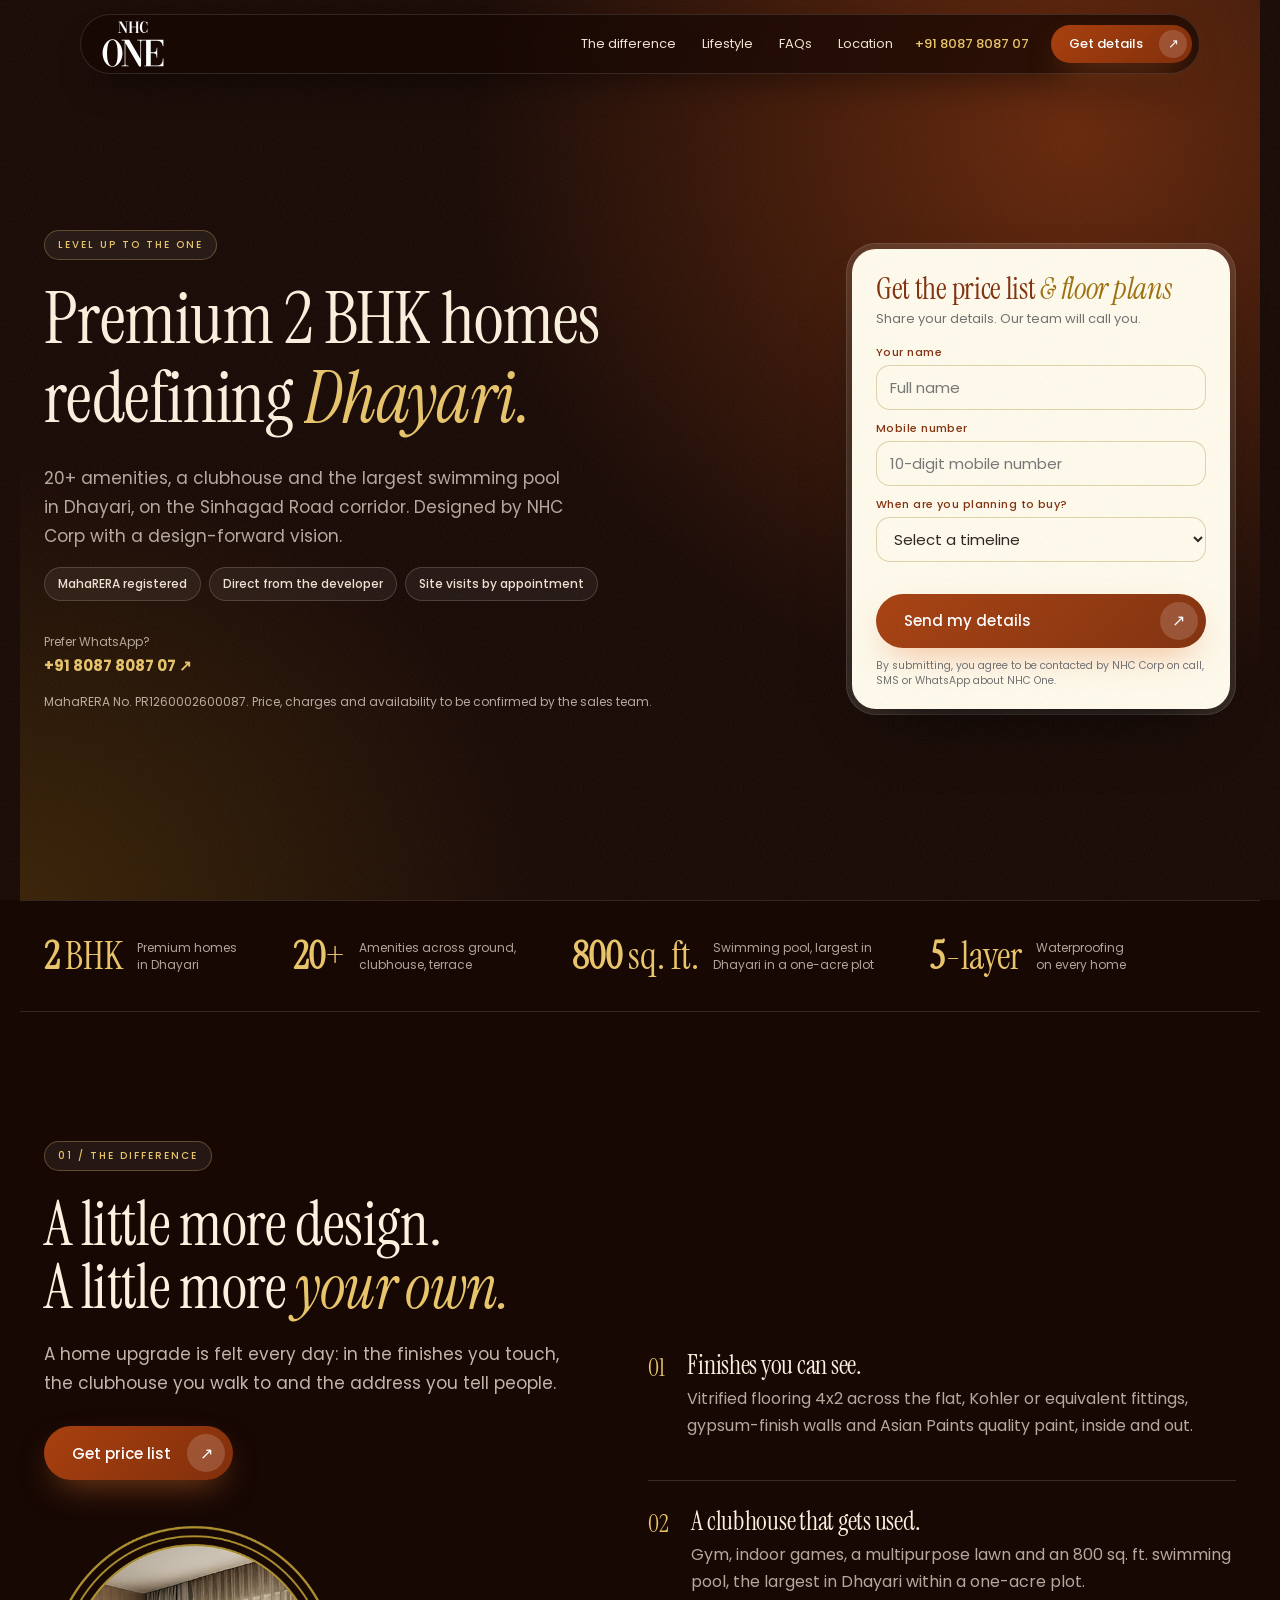
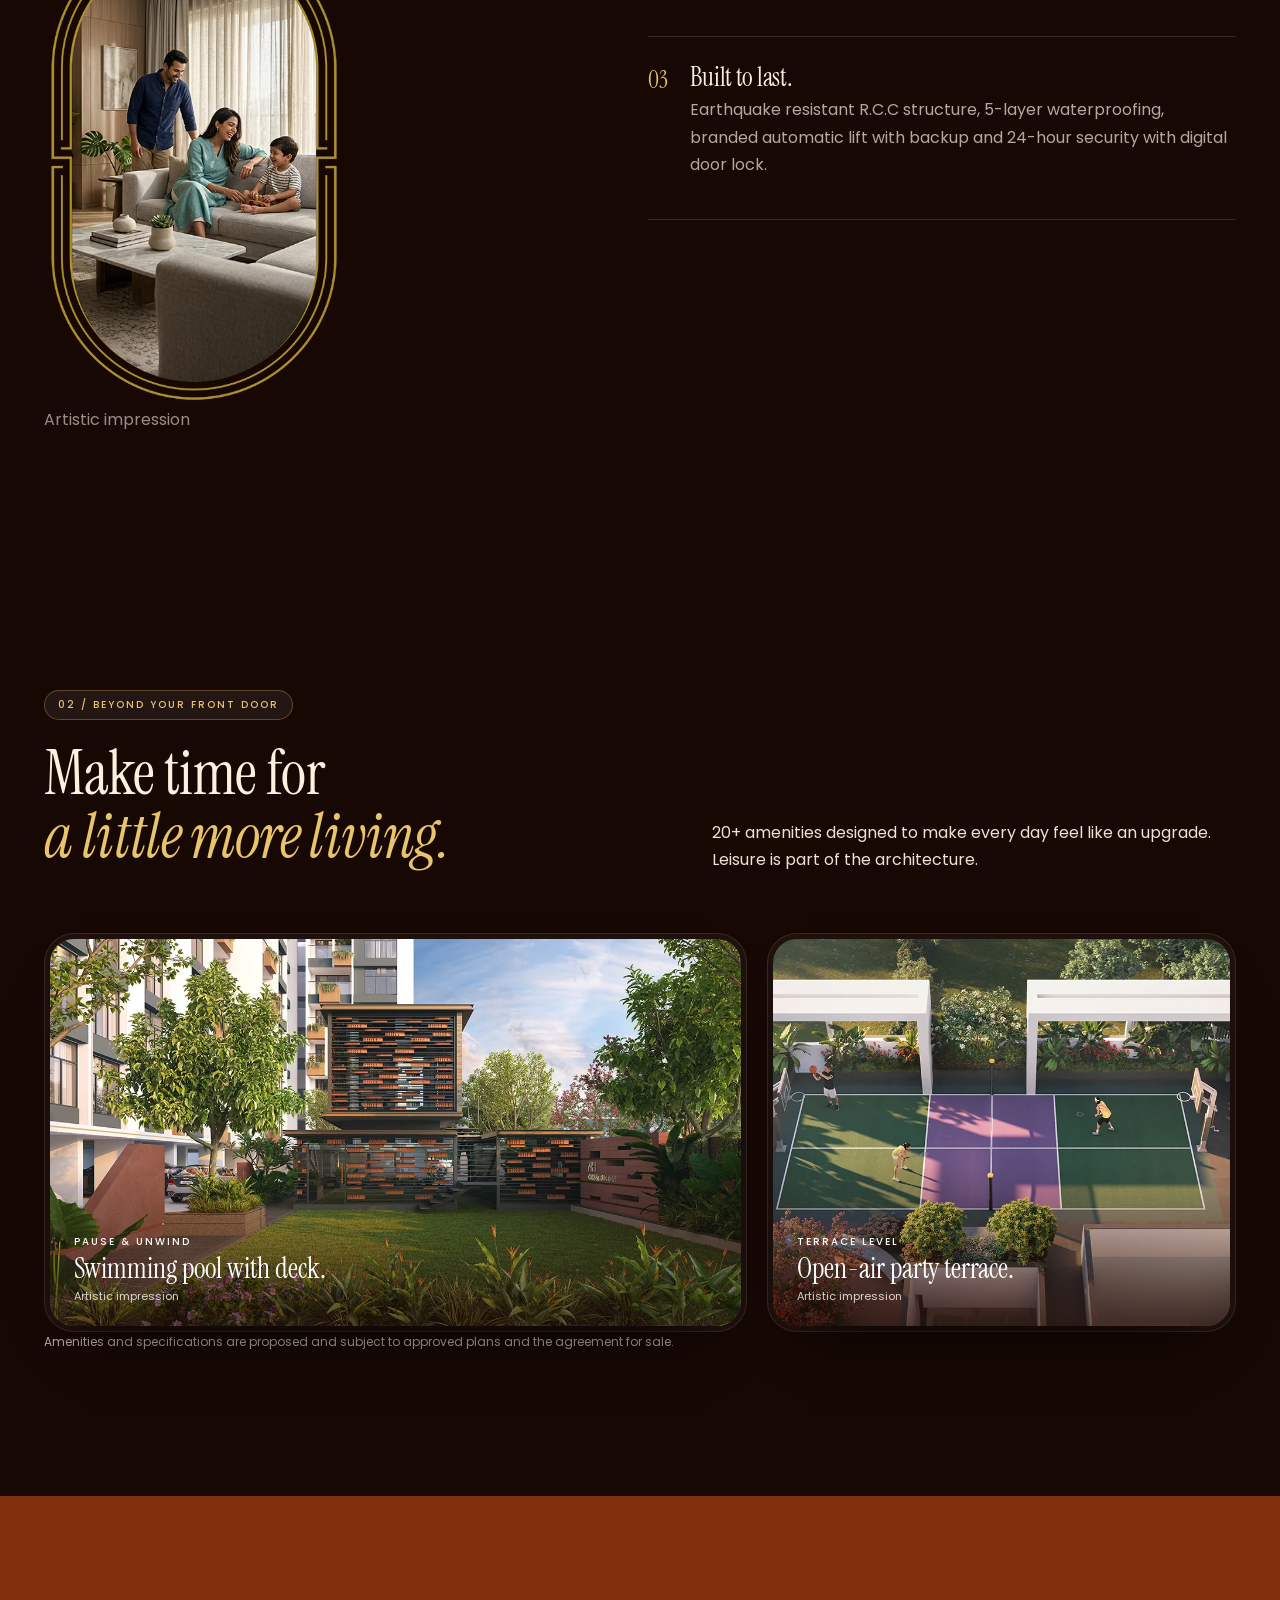
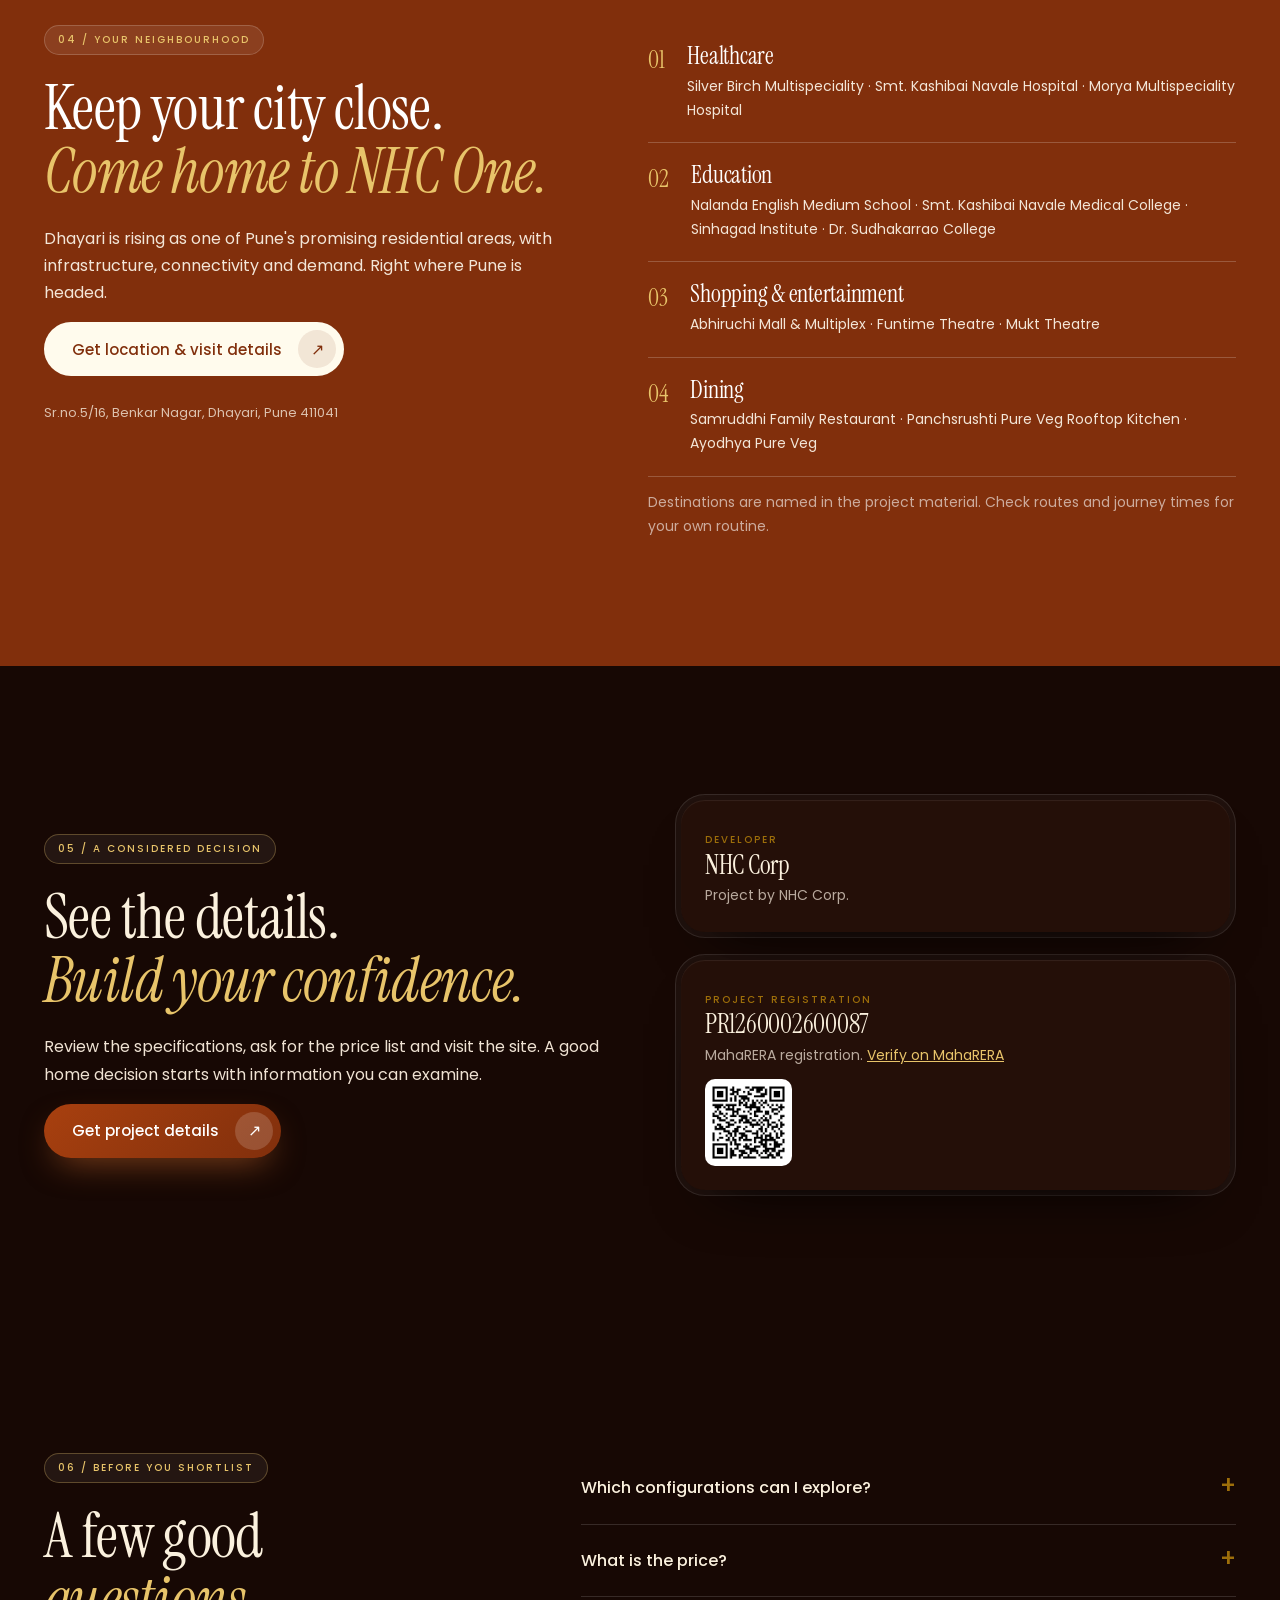
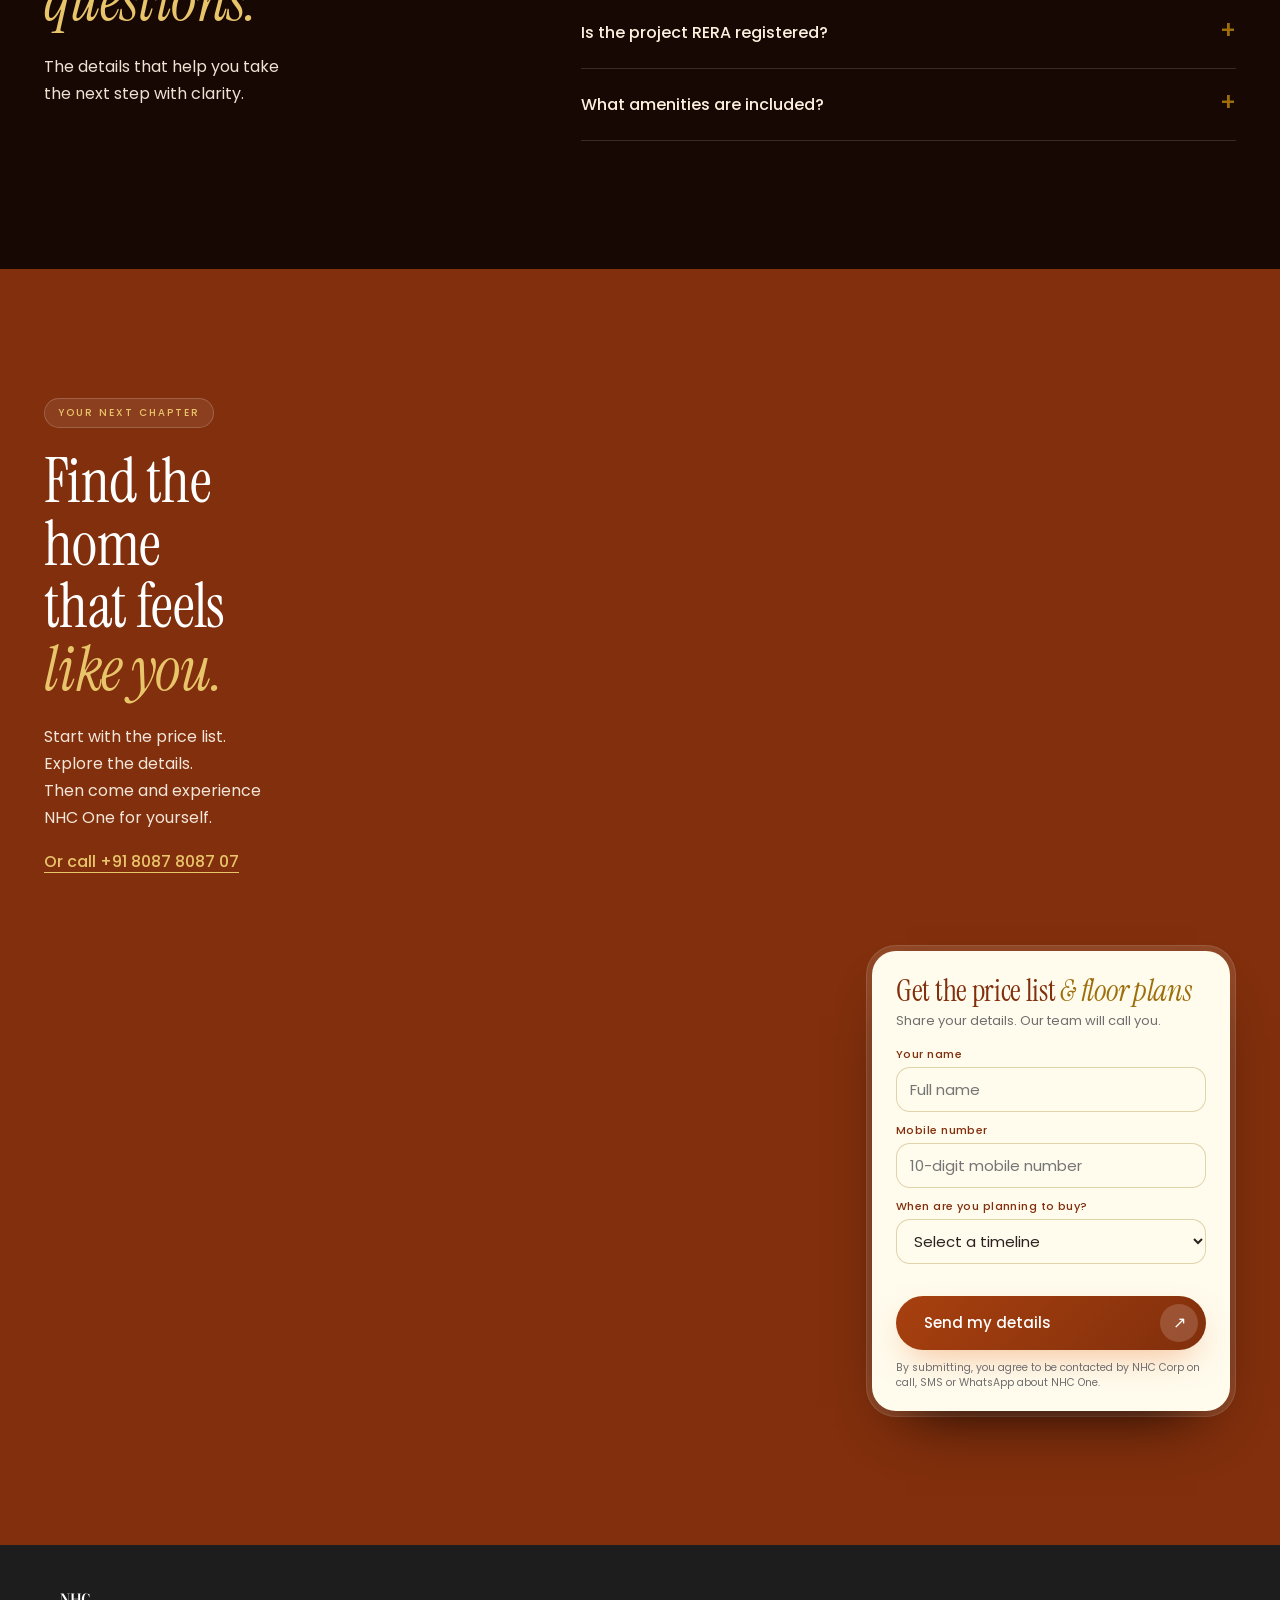
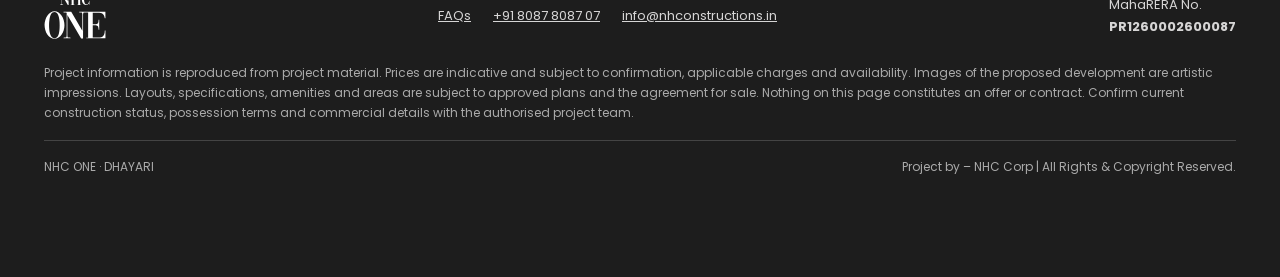
==== commit c799d068: "Publish dark ads landing page and link it from the main site footer Landing page is now a short, dar" ====
--- a/landing.html
+++ b/landing.html
@@ -12,7 +12,6 @@
 <meta property="og:description" content="20+ amenities. The largest swimming pool in Dhayari. Get price list and floor plans.">
 <meta property="og:image" content="https://nhcone.in/wp-content/uploads/2026/04/The-ONE-Project-That-Takes-You-Beyond-the-Ordinary.webp">
 <link rel="icon" href="images/Favicon-1.svg" type="image/svg+xml">
-<link rel="preload" as="image" href="images/The-ONE-Project-That-Takes-You-Beyond-the-Ordinary.webp" fetchpriority="high">
 <link rel="preconnect" href="https://fonts.googleapis.com">
 <link rel="preconnect" href="https://fonts.gstatic.com" crossorigin>
 <link rel="stylesheet" href="https://fonts.googleapis.com/css2?family=Instrument+Serif:ital@0;1&family=Poppins:wght@400;500;600&display=swap">
@@ -27,7 +26,7 @@
 
 <header class="hdr">
   <a class="brand" href="#"><img src="images/NHC-ONE-logo-01.svg" width="96" height="70" alt="NHC One"></a>
-  <nav aria-label="Main"><a href="#story">The difference</a><a href="#lifestyle">Lifestyle</a><a href="#specs">Specifications</a><a href="#location">Location</a></nav>
+  <nav aria-label="Main"><a href="#story">The difference</a><a href="#lifestyle">Lifestyle</a><a href="#faq">FAQs</a><a href="#location">Location</a></nav>
   <a class="hdr-tel" href="tel:+918087808707" data-track="call" data-source="header">+91 8087 8087 07</a>
   <button class="button small" data-enquire="Price list and floor plans" data-source="header">Get details</button>
 </header>
@@ -48,10 +47,6 @@
     <p class="micro">MahaRERA No. PR1260002600087. Price, charges and availability to be confirmed by the sales team.</p>
   </div>
 
-  <figure class="hero-visual">
-    <img src="images/The-ONE-Project-That-Takes-You-Beyond-the-Ordinary.webp" width="380" height="620" alt="Family relaxing in a premium 2 BHK living room at NHC One, Dhayari Pune" fetchpriority="high">
-    <figcaption>Artistic impression</figcaption>
-  </figure>
 
   <div class="bz form-card" id="get-details"><div class="core">
     <form class="lead-form" data-form-id="hero" novalidate>
@@ -83,6 +78,10 @@
     <h2>A little more design.<br>A little more <em>your own.</em></h2>
     <p class="lede">A home upgrade is felt every day: in the finishes you touch, the clubhouse you walk to and the address you tell people.</p>
     <button class="button" data-enquire="Price list and floor plans" data-source="story">Get price list</button>
+<figure class="story-visual">
+    <img src="images/The-ONE-Project-That-Takes-You-Beyond-the-Ordinary.webp" width="380" height="620" alt="Family relaxing in a premium 2 BHK living room at NHC One, Dhayari Pune" loading="lazy">
+    <figcaption>Artistic impression</figcaption>
+  </figure>
   </div>
   <div class="points">
     <article class="rv"><span>01</span><div><h3>Finishes you can see.</h3><p>Vitrified flooring 4x2 across the flat, Kohler or equivalent fittings, gypsum-finish walls and Asian Paints quality paint, inside and out.</p></div></article>
@@ -97,25 +96,7 @@
     <figure class="bz wide rv"><div class="core"><img src="images/clubhouse_1.webp" loading="lazy" width="949" height="670" alt="NHC One clubhouse and swimming pool, artistic impression"><figcaption><span>PAUSE &amp; UNWIND</span><strong>Swimming pool with deck.</strong><small>Artistic impression</small></figcaption></div></figure>
     <figure class="bz rv"><div class="core"><img src="images/terrece-garden_1.webp" loading="lazy" width="949" height="670" alt="NHC One terrace garden, artistic impression"><figcaption><span>TERRACE LEVEL</span><strong>Open-air party terrace.</strong><small>Artistic impression</small></figcaption></div></figure>
   </div>
-  <div class="amen">
-    <div class="rv"><span>01 / MOVE</span><p>Fully equipped gym · Jogging track<br>Cross-fit area · Net cricket pitch<br>Multipurpose sports court</p></div>
-    <div class="rv"><span>02 / UNWIND</span><p>Swimming pool with deck · Yoga gazebo<br>Herbal garden · Landscape walkway<br>Social den</p></div>
-    <div class="rv"><span>03 / COME TOGETHER</span><p>Party lawn · Multipurpose hall<br>Barbeque &amp; bonfire corner · Kids' play station<br>Kids' hobby corner</p></div>
-  </div>
   <p class="micro">Amenities and specifications are proposed and subject to approved plans and the agreement for sale.</p>
-</section>
-
-<section class="section specs" id="specs">
-  <div class="top rv"><div><p class="eyebrow"><span class="pill">03 / INSIDE YOUR HOME</span></p><h2>Exceptional specifications,<br><em>not extras.</em></h2></div><p>The finishes and fittings that come with every home.</p></div>
-  <div class="spec-grid">
-    <article class="bz rv"><div class="core"><h3>Flooring &amp; walls</h3><p>Vitrified flooring 4x2 for the entire flat. Antiskid tiles in toilets and balconies. Gypsum finish.</p></div></article>
-    <article class="bz rv"><div class="core"><h3>Bathrooms</h3><p>Kohler or equivalent fittings, designer tiles up to lintel level, table-top wash basin, false ceiling.</p></div></article>
-    <article class="bz rv"><div class="core"><h3>Kitchen</h3><p>Granite platform, stainless steel sink, dado tiles up to 2 feet, washing machine point in dry balcony.</p></div></article>
-    <article class="bz rv"><div class="core"><h3>Electrical</h3><p>Concealed wiring, Schneider or equivalent switches, AC point in master bedroom.</p></div></article>
-    <article class="bz rv"><div class="core"><h3>Doors &amp; windows</h3><p>Decorative main door, powder-coated UPVC or aluminium sliding windows, granite window sills.</p></div></article>
-    <article class="bz rv"><div class="core"><h3>Safety &amp; services</h3><p>24-hour security, digital lock with lobby intercom, branded lift with backup, generator backup for common lighting.</p></div></article>
-  </div>
-  <p class="cta-row"><button class="button" data-enquire="Full specifications and price list" data-source="specs">Get full specifications</button></p>
 </section>
 
 <section class="location" id="location"><div class="loc-in">
@@ -155,8 +136,6 @@
     <details><summary>What is the price?<span>+</span></summary><p>Share your details and the sales team will send the current price list, with the residence price, taxes, statutory charges, parking and any other applicable charges itemised.</p></details>
     <details><summary>Is the project RERA registered?<span>+</span></summary><p>Yes. MahaRERA No. PR1260002600087. You can verify it on the MahaRERA website.</p></details>
     <details><summary>What amenities are included?<span>+</span></summary><p>20+ amenities across ground level, clubhouse and terrace level, including an 800 sq. ft. swimming pool, gym, multipurpose hall, jogging track, kids' play station and a net cricket pitch.</p></details>
-    <details><summary>Where exactly is NHC One?<span>+</span></summary><p>Sr.no.5/16, Benkar Nagar, Dhayari, Pune 411041, on the Sinhagad Road corridor.</p></details>
-    <details><summary>Can I visit the site?<span>+</span></summary><p>Yes. Request a site visit and the team will confirm a time with you. Visit timing is subject to confirmation.</p></details>
   </div>
 </section>
 
--- a/landing.css
+++ b/landing.css
@@ -137,3 +137,35 @@
 .spec-grid .bz{transition:transform .8s var(--ease),opacity 1s var(--ease)}
 .js .spec-grid .bz.in:hover{transform:translateY(-6px)}
 @media(prefers-reduced-motion:reduce){.w>i{transform:none;animation:none}.js .hero-copy>*,.js .hero .form-card,.js .hero-visual,.js .hero-visual img,.js .hero-visual figcaption{opacity:1;animation:none}.js .gallery .core img{transform:none}.js .amen div::before,.js .points article::after{transform:none}}
+
+/* ===== landing = dark, bold, conversion-first (distinct from the cream main site) ===== */
+body{background:#170804;color:#efe2d3}
+body::before{opacity:.07}
+h1,h2,h3{color:#fbf1de}em{color:#e8c46a}
+.lead,.lede,.points p,.faq-list details p,.conf p,.hero-copy .micro,.micro{color:rgba(243,230,216,.72)}
+.lede{color:rgba(243,230,216,.78)}
+.pill{color:#e8c46a;background:rgba(255,255,255,.06);box-shadow:inset 0 0 0 1px rgba(232,196,106,.3)}
+.hdr{background:rgba(23,8,4,.72);box-shadow:inset 0 0 0 1px rgba(255,255,255,.12),0 18px 40px -22px #000}
+.brand img{filter:none}.hdr nav a{color:#efe2d3}.hdr nav a:hover{color:#e8c46a}.hdr-tel{color:#e8c46a}
+.button{background:linear-gradient(135deg,#a8400f,#812F0C);box-shadow:0 14px 34px -12px rgba(232,120,50,.55)}
+.hero{background:radial-gradient(70% 90% at 85% 15%,rgba(168,64,15,.55),transparent 70%),radial-gradient(60% 70% at 0% 100%,rgba(157,110,10,.25),transparent 70%);grid-template-columns:1.15fr .85fr;grid-template-areas:"copy form";align-items:center;min-height:100svh;padding-bottom:70px}
+.hero h1{font-size:clamp(46px,5.6vw,82px)}
+.hero .form-card{margin:0;justify-self:end;width:min(390px,100%)}
+.chips li{color:#efe2d3;background:rgba(255,255,255,.06);box-shadow:inset 0 0 0 1px rgba(255,255,255,.16)}
+.wa-link{color:rgba(243,230,216,.7)}.wa-link strong{color:#e8c46a}
+.bz{background:rgba(255,255,255,.04);box-shadow:inset 0 0 0 1px rgba(255,255,255,.1)}
+.bz>.core{background:#240f08;box-shadow:inset 0 1px 1px rgba(255,255,255,.08),0 30px 60px -34px #000}
+.form-card.bz{background:rgba(255,251,237,.12)}.form-card>.core{background:var(--cream)}
+.form-card .core h2{color:var(--maroon)}.form-card .core em{color:var(--gold)}.form-card .core .fm-sub,.form-card .core .consent{color:#706F6F}
+.facts{border-color:rgba(255,255,255,.12)}.facts strong{color:#e8c46a}.facts span{color:rgba(243,230,216,.7)}
+.story{align-items:center}
+.story-visual{margin-top:36px;max-width:300px}.story-visual img{border-radius:0}.story-visual figcaption{color:rgba(243,230,216,.6)}
+.points article{border-color:rgba(255,255,255,.12)}.js .points article::after{background:rgba(255,255,255,.14)}
+.points article>span{color:#e8c46a}
+.gallery figcaption strong{color:#fff}
+.conf .core h3{color:#fbf1de}.conf a{color:#e8c46a}.conf img{border-radius:10px;background:#fff;padding:4px}
+details{border-color:rgba(255,255,255,.14)}summary{color:#fbf1de}
+.confidence,.faq,.lifestyle{position:relative}
+.m-cta{background:rgba(23,8,4,.92);box-shadow:inset 0 0 0 1px rgba(255,255,255,.14),0 14px 30px -12px #000}
+.m-cta a{color:#e8c46a}.m-cta small{color:rgba(243,230,216,.6)}
+@media(max-width:900px){.hero{grid-template-columns:1fr;grid-template-areas:"copy" "form"}.hero .form-card{justify-self:stretch;width:100%}.story-visual{margin-inline:auto}}
